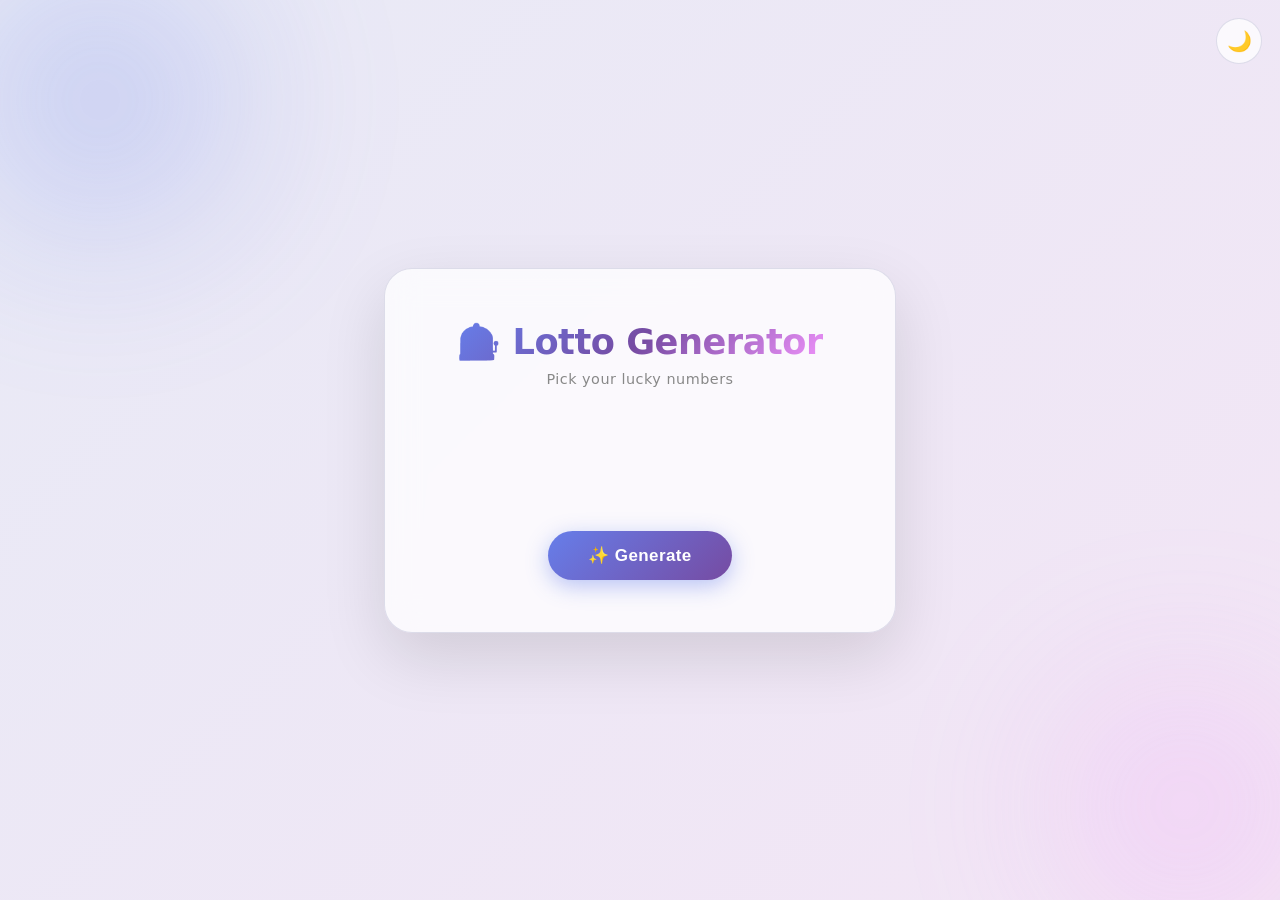
==== index.html @ a27cefa6 "Add visual enhancements: colored balls, slot-machine spin, glassmorphism card - Color-coded balls by" ====
<!DOCTYPE html>
<html lang="en">
<head>
    <meta charset="UTF-8">
    <meta name="viewport" content="width=device-width, initial-scale=1.0">
    <title>Lotto Number Generator</title>
    <link rel="stylesheet" href="style.css">
</head>
<body>
    <button id="theme-toggle">🌙</button>
    <div class="container">
        <h1>🎰 Lotto Generator</h1>
        <p class="subtitle">Pick your lucky numbers</p>
        <div class="lotto-numbers"></div>
        <button id="generator-btn">✨ Generate</button>
    </div>
    <script src="main.js"></script>
</body>
</html>
---- style.css ----
:root {
    --bg-from: #e8eaf6;
    --bg-to:   #f3e5f5;
    --card-bg: rgba(255, 255, 255, 0.75);
    --card-shadow: rgba(0, 0, 0, 0.12);
    --text: #1a1a2e;
    --subtitle: #888;
    --border: rgba(200, 200, 220, 0.6);
    --btn-shadow: rgba(102, 126, 234, 0.45);
}

body.dark {
    --bg-from: #0f0f1a;
    --bg-to:   #1a0f2e;
    --card-bg: rgba(25, 25, 50, 0.8);
    --card-shadow: rgba(0, 0, 0, 0.5);
    --text: #e8e8f0;
    --subtitle: #666;
    --border: rgba(80, 80, 120, 0.5);
    --btn-shadow: rgba(102, 126, 234, 0.6);
}

* { box-sizing: border-box; margin: 0; padding: 0; }

body {
    font-family: 'Segoe UI', system-ui, sans-serif;
    min-height: 100vh;
    display: flex;
    justify-content: center;
    align-items: center;
    background: linear-gradient(135deg, var(--bg-from), var(--bg-to));
    color: var(--text);
    transition: background 0.4s, color 0.4s;
}

/* floating orbs in background */
body::before,
body::after {
    content: '';
    position: fixed;
    border-radius: 50%;
    pointer-events: none;
    filter: blur(80px);
    opacity: 0.35;
    transition: opacity 0.4s;
}
body::before {
    width: 400px; height: 400px;
    top: -100px; left: -100px;
    background: radial-gradient(circle, #667eea, transparent 70%);
}
body::after {
    width: 350px; height: 350px;
    bottom: -80px; right: -80px;
    background: radial-gradient(circle, #f093fb, transparent 70%);
}

.container {
    position: relative;
    text-align: center;
    background: var(--card-bg);
    border: 1px solid var(--border);
    border-radius: 28px;
    padding: 52px 72px;
    backdrop-filter: blur(16px);
    -webkit-backdrop-filter: blur(16px);
    box-shadow: 0 24px 64px var(--card-shadow);
    z-index: 1;
}

h1 {
    font-size: 2.2rem;
    font-weight: 800;
    background: linear-gradient(135deg, #667eea, #764ba2, #f093fb);
    -webkit-background-clip: text;
    -webkit-text-fill-color: transparent;
    background-clip: text;
    margin-bottom: 8px;
    letter-spacing: -0.5px;
}

.subtitle {
    font-size: 0.9rem;
    color: var(--subtitle);
    margin-bottom: 40px;
    letter-spacing: 0.5px;
}

/* ── Balls ── */
.lotto-numbers {
    display: flex;
    justify-content: center;
    gap: 12px;
    margin-bottom: 36px;
    min-height: 68px;
    align-items: center;
}

.lotto-number {
    position: relative;
    width: 58px;
    height: 58px;
    border-radius: 50%;
    display: flex;
    justify-content: center;
    align-items: center;
    font-size: 19px;
    font-weight: 800;
    opacity: 0;
    box-shadow: 0 6px 18px rgba(0,0,0,0.25), inset 0 -4px 8px rgba(0,0,0,0.2);
    animation: popIn 0.55s cubic-bezier(0.175, 0.885, 0.32, 1.275) forwards;
}

/* shine highlight */
.lotto-number::after {
    content: '';
    position: absolute;
    top: 9px;
    left: 13px;
    width: 15px;
    height: 9px;
    background: rgba(255,255,255,0.55);
    border-radius: 50%;
    transform: rotate(-30deg);
    pointer-events: none;
}

/* number range colors */
.ball-yellow { background: radial-gradient(circle at 38% 32%, #ffe87c, #f9c74f 55%, #c8960c); color: #5a3e00; }
.ball-blue   { background: radial-gradient(circle at 38% 32%, #93cfff, #4895ef 55%, #1a5fb0); color: #fff; }
.ball-red    { background: radial-gradient(circle at 38% 32%, #ff9898, #e63946 55%, #9b1c27); color: #fff; }
.ball-gray   { background: radial-gradient(circle at 38% 32%, #d6d6d6, #6c757d 55%, #3a3f45); color: #fff; }
.ball-green  { background: radial-gradient(circle at 38% 32%, #96e6b8, #52b788 55%, #256940); color: #fff; }

@keyframes popIn {
    0%   { transform: scale(0) rotate(-180deg); opacity: 0; }
    65%  { transform: scale(1.2) rotate(12deg);  opacity: 1; }
    100% { transform: scale(1)   rotate(0deg);   opacity: 1; }
}

/* ── Button ── */
#generator-btn {
    padding: 14px 40px;
    font-size: 17px;
    font-weight: 700;
    cursor: pointer;
    background: linear-gradient(135deg, #667eea, #764ba2);
    color: #fff;
    border: none;
    border-radius: 50px;
    box-shadow: 0 6px 22px var(--btn-shadow);
    transition: transform 0.2s, box-shadow 0.2s, opacity 0.2s;
    letter-spacing: 0.4px;
}

#generator-btn:hover:not(:disabled) {
    transform: translateY(-3px);
    box-shadow: 0 12px 32px var(--btn-shadow);
}

#generator-btn:active:not(:disabled) {
    transform: translateY(1px);
    box-shadow: 0 3px 10px var(--btn-shadow);
}

#generator-btn:disabled {
    opacity: 0.6;
    cursor: not-allowed;
}

/* ── Theme toggle ── */
#theme-toggle {
    position: fixed;
    top: 18px;
    right: 18px;
    font-size: 20px;
    background: var(--card-bg);
    border: 1px solid var(--border);
    border-radius: 50%;
    width: 46px;
    height: 46px;
    cursor: pointer;
    backdrop-filter: blur(10px);
    -webkit-backdrop-filter: blur(10px);
    transition: transform 0.35s cubic-bezier(0.34, 1.56, 0.64, 1), background 0.3s;
    z-index: 10;
}

#theme-toggle:hover {
    transform: rotate(25deg) scale(1.12);
}
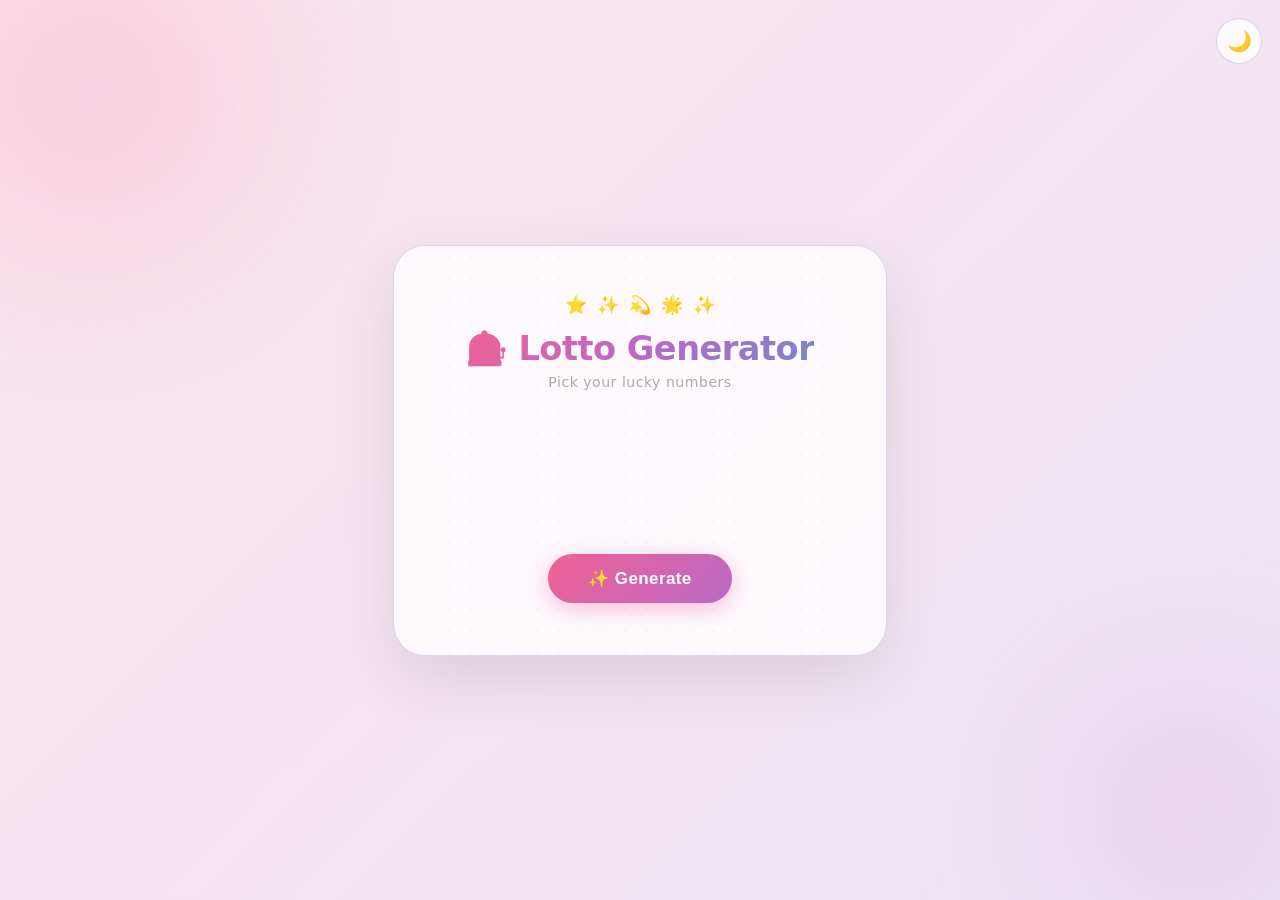
==== commit 122fb334: "Add cute visual elements: confetti burst, wiggle, lucky messages, deco stars - Emoji confetti burst " ====
--- a/index.html
+++ b/index.html
@@ -9,9 +9,13 @@
 <body>
     <button id="theme-toggle">🌙</button>
     <div class="container">
+        <div class="deco" aria-hidden="true">
+            <span>⭐</span><span>✨</span><span>💫</span><span>🌟</span><span>✨</span>
+        </div>
         <h1>🎰 Lotto Generator</h1>
         <p class="subtitle">Pick your lucky numbers</p>
         <div class="lotto-numbers"></div>
+        <p class="lucky-msg"></p>
         <button id="generator-btn">✨ Generate</button>
     </div>
     <script src="main.js"></script>
--- a/style.css
+++ b/style.css
@@ -1,23 +1,25 @@
 :root {
-    --bg-from: #e8eaf6;
-    --bg-to:   #f3e5f5;
-    --card-bg: rgba(255, 255, 255, 0.75);
-    --card-shadow: rgba(0, 0, 0, 0.12);
+    --bg-from: #fce4ec;
+    --bg-to:   #ede7f6;
+    --card-bg: rgba(255, 255, 255, 0.78);
+    --card-shadow: rgba(0, 0, 0, 0.10);
     --text: #1a1a2e;
-    --subtitle: #888;
-    --border: rgba(200, 200, 220, 0.6);
-    --btn-shadow: rgba(102, 126, 234, 0.45);
+    --subtitle: #aaa;
+    --border: rgba(210, 190, 230, 0.7);
+    --btn-shadow: rgba(240, 100, 170, 0.4);
+    --lucky-color: #c76dbe;
 }
 
 body.dark {
     --bg-from: #0f0f1a;
     --bg-to:   #1a0f2e;
-    --card-bg: rgba(25, 25, 50, 0.8);
+    --card-bg: rgba(25, 25, 50, 0.82);
     --card-shadow: rgba(0, 0, 0, 0.5);
     --text: #e8e8f0;
     --subtitle: #666;
     --border: rgba(80, 80, 120, 0.5);
-    --btn-shadow: rgba(102, 126, 234, 0.6);
+    --btn-shadow: rgba(200, 100, 220, 0.55);
+    --lucky-color: #d49ed0;
 }
 
 * { box-sizing: border-box; margin: 0; padding: 0; }
@@ -33,57 +35,107 @@
     transition: background 0.4s, color 0.4s;
 }
 
-/* floating orbs in background */
-body::before,
-body::after {
+/* ambient orbs */
+body::before, body::after {
     content: '';
     position: fixed;
     border-radius: 50%;
     pointer-events: none;
     filter: blur(80px);
-    opacity: 0.35;
-    transition: opacity 0.4s;
+    opacity: 0.4;
 }
 body::before {
-    width: 400px; height: 400px;
-    top: -100px; left: -100px;
-    background: radial-gradient(circle, #667eea, transparent 70%);
+    width: 420px; height: 420px;
+    top: -120px; left: -120px;
+    background: radial-gradient(circle, #f48fb1, transparent 70%);
 }
 body::after {
-    width: 350px; height: 350px;
-    bottom: -80px; right: -80px;
-    background: radial-gradient(circle, #f093fb, transparent 70%);
-}
-
+    width: 360px; height: 360px;
+    bottom: -90px; right: -90px;
+    background: radial-gradient(circle, #ce93d8, transparent 70%);
+}
+
+/* ── Card ── */
 .container {
     position: relative;
     text-align: center;
     background: var(--card-bg);
     border: 1px solid var(--border);
-    border-radius: 28px;
-    padding: 52px 72px;
-    backdrop-filter: blur(16px);
-    -webkit-backdrop-filter: blur(16px);
+    border-radius: 32px;
+    padding: 48px 72px 52px;
+    backdrop-filter: blur(18px);
+    -webkit-backdrop-filter: blur(18px);
     box-shadow: 0 24px 64px var(--card-shadow);
     z-index: 1;
+    overflow: hidden;
+}
+
+/* subtle polka-dot texture inside card */
+.container::before {
+    content: '';
+    position: absolute;
+    inset: 0;
+    background-image: radial-gradient(circle, rgba(180,120,220,0.08) 1.5px, transparent 1.5px);
+    background-size: 22px 22px;
+    pointer-events: none;
+}
+
+/* ── Floating deco stars ── */
+.deco {
+    display: flex;
+    justify-content: center;
+    gap: 10px;
+    margin-bottom: 14px;
+}
+.deco span {
+    font-size: 18px;
+    animation: floatStar 3s ease-in-out infinite;
+    display: inline-block;
+}
+.deco span:nth-child(1) { animation-delay: 0s; }
+.deco span:nth-child(2) { animation-delay: 0.4s; }
+.deco span:nth-child(3) { animation-delay: 0.8s; }
+.deco span:nth-child(4) { animation-delay: 1.2s; }
+.deco span:nth-child(5) { animation-delay: 1.6s; }
+
+@keyframes floatStar {
+    0%, 100% { transform: translateY(0)   scale(1);    opacity: 0.7; }
+    50%       { transform: translateY(-7px) scale(1.15); opacity: 1;   }
 }
 
 h1 {
-    font-size: 2.2rem;
+    font-size: 2.1rem;
     font-weight: 800;
-    background: linear-gradient(135deg, #667eea, #764ba2, #f093fb);
+    background: linear-gradient(135deg, #f06292, #ba68c8, #7986cb);
     -webkit-background-clip: text;
     -webkit-text-fill-color: transparent;
     background-clip: text;
-    margin-bottom: 8px;
+    margin-bottom: 6px;
     letter-spacing: -0.5px;
 }
 
 .subtitle {
-    font-size: 0.9rem;
+    font-size: 0.88rem;
     color: var(--subtitle);
-    margin-bottom: 40px;
+    margin-bottom: 36px;
     letter-spacing: 0.5px;
+}
+
+/* ── Lucky message ── */
+.lucky-msg {
+    min-height: 24px;
+    font-size: 0.92rem;
+    font-weight: 600;
+    color: var(--lucky-color);
+    margin-bottom: 20px;
+    letter-spacing: 0.3px;
+    opacity: 0;
+    transform: translateY(6px);
+    transition: opacity 0.5s ease, transform 0.5s ease;
+}
+.lucky-msg.show {
+    opacity: 1;
+    transform: translateY(0);
 }
 
 /* ── Balls ── */
@@ -91,7 +143,7 @@
     display: flex;
     justify-content: center;
     gap: 12px;
-    margin-bottom: 36px;
+    margin-bottom: 16px;
     min-height: 68px;
     align-items: center;
 }
@@ -107,22 +159,34 @@
     font-size: 19px;
     font-weight: 800;
     opacity: 0;
-    box-shadow: 0 6px 18px rgba(0,0,0,0.25), inset 0 -4px 8px rgba(0,0,0,0.2);
+    cursor: default;
+    box-shadow: 0 6px 18px rgba(0,0,0,0.22), inset 0 -4px 8px rgba(0,0,0,0.18);
     animation: popIn 0.55s cubic-bezier(0.175, 0.885, 0.32, 1.275) forwards;
 }
 
-/* shine highlight */
+/* shine */
 .lotto-number::after {
     content: '';
     position: absolute;
-    top: 9px;
-    left: 13px;
-    width: 15px;
-    height: 9px;
+    top: 9px; left: 13px;
+    width: 15px; height: 9px;
     background: rgba(255,255,255,0.55);
     border-radius: 50%;
     transform: rotate(-30deg);
     pointer-events: none;
+}
+
+/* wiggle on hover (after reveal) */
+.lotto-number.revealed:hover {
+    animation: wiggle 0.45s cubic-bezier(0.36, 0.07, 0.19, 0.97) both;
+}
+
+@keyframes wiggle {
+    0%, 100% { transform: rotate(0deg)  scale(1);    }
+    20%       { transform: rotate(-10deg) scale(1.08); }
+    40%       { transform: rotate(10deg)  scale(1.08); }
+    60%       { transform: rotate(-6deg)  scale(1.04); }
+    80%       { transform: rotate(6deg)   scale(1.04); }
 }
 
 /* number range colors */
@@ -144,22 +208,22 @@
     font-size: 17px;
     font-weight: 700;
     cursor: pointer;
-    background: linear-gradient(135deg, #667eea, #764ba2);
+    background: linear-gradient(135deg, #f06292, #ba68c8);
     color: #fff;
     border: none;
     border-radius: 50px;
     box-shadow: 0 6px 22px var(--btn-shadow);
-    transition: transform 0.2s, box-shadow 0.2s, opacity 0.2s;
+    transition: transform 0.18s cubic-bezier(0.34, 1.56, 0.64, 1), box-shadow 0.18s;
     letter-spacing: 0.4px;
 }
 
 #generator-btn:hover:not(:disabled) {
-    transform: translateY(-3px);
+    transform: scale(1.06) translateY(-2px);
     box-shadow: 0 12px 32px var(--btn-shadow);
 }
 
 #generator-btn:active:not(:disabled) {
-    transform: translateY(1px);
+    transform: scale(0.96);
     box-shadow: 0 3px 10px var(--btn-shadow);
 }
 
@@ -168,17 +232,30 @@
     cursor: not-allowed;
 }
 
+/* ── Confetti ── */
+.confetti-piece {
+    position: fixed;
+    pointer-events: none;
+    z-index: 9999;
+    user-select: none;
+    transform: translate(-50%, -50%);
+    animation: confettiBurst ease-out forwards;
+}
+
+@keyframes confettiBurst {
+    0%   { transform: translate(-50%, -50%) scale(0.6) rotate(0deg);   opacity: 1; }
+    100% { transform: translate(calc(-50% + var(--dx)), calc(-50% + var(--dy))) scale(0.1) rotate(540deg); opacity: 0; }
+}
+
 /* ── Theme toggle ── */
 #theme-toggle {
     position: fixed;
-    top: 18px;
-    right: 18px;
+    top: 18px; right: 18px;
     font-size: 20px;
     background: var(--card-bg);
     border: 1px solid var(--border);
     border-radius: 50%;
-    width: 46px;
-    height: 46px;
+    width: 46px; height: 46px;
     cursor: pointer;
     backdrop-filter: blur(10px);
     -webkit-backdrop-filter: blur(10px);
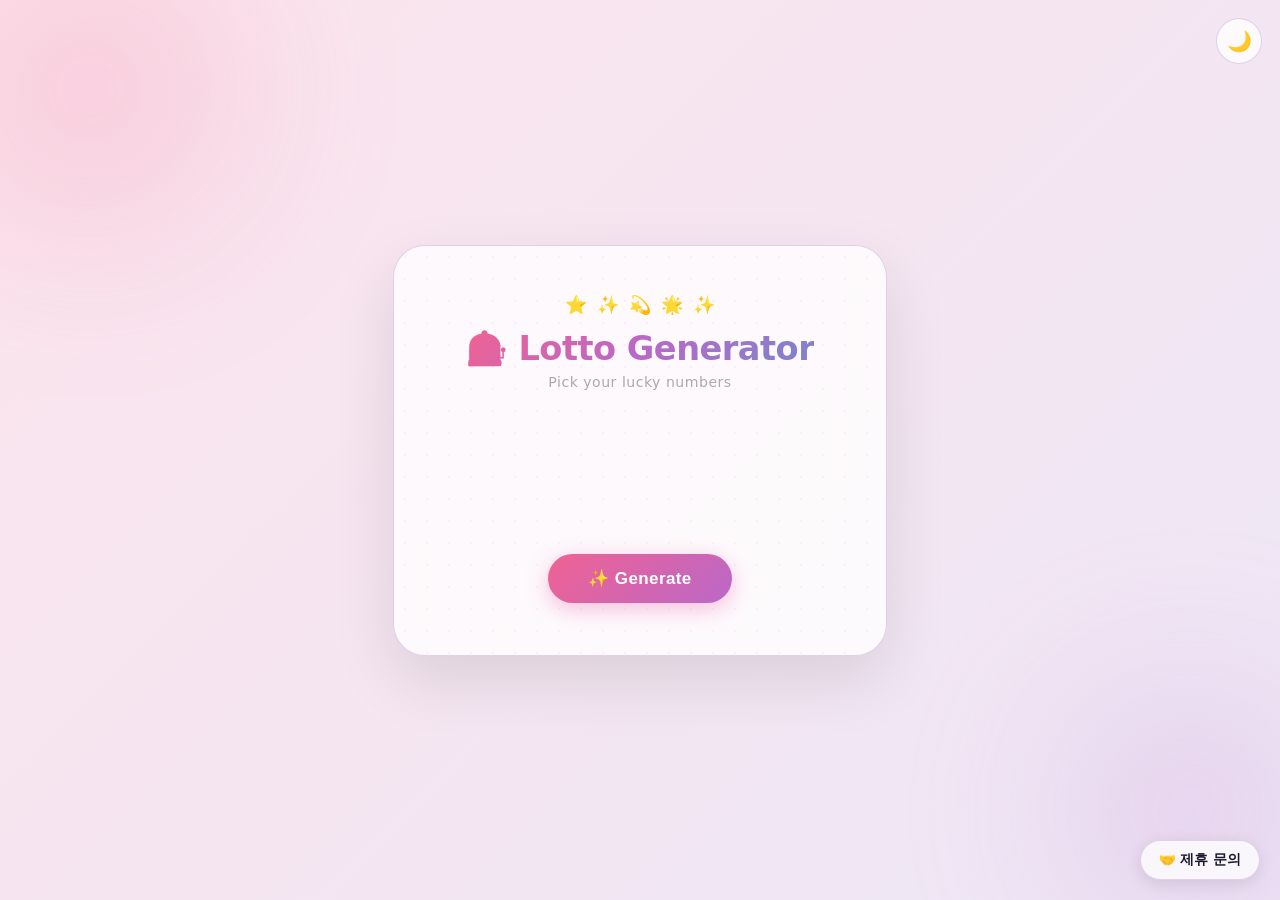
==== commit aef58559: "Add partnership inquiry form using Formspree - New contact.html with company/name/email/phone/type/m" ====
--- a/index.html
+++ b/index.html
@@ -18,6 +18,7 @@
         <p class="lucky-msg"></p>
         <button id="generator-btn">✨ Generate</button>
     </div>
+    <a href="contact.html" id="contact-link">🤝 제휴 문의</a>
     <script src="main.js"></script>
 </body>
 </html>
--- a/style.css
+++ b/style.css
@@ -247,6 +247,30 @@
     100% { transform: translate(calc(-50% + var(--dx)), calc(-50% + var(--dy))) scale(0.1) rotate(540deg); opacity: 0; }
 }
 
+/* ── Contact link ── */
+#contact-link {
+    position: fixed;
+    bottom: 20px;
+    right: 20px;
+    padding: 10px 18px;
+    font-size: 0.85rem;
+    font-weight: 700;
+    background: var(--card-bg);
+    border: 1px solid var(--border);
+    border-radius: 50px;
+    color: var(--text);
+    text-decoration: none;
+    backdrop-filter: blur(10px);
+    -webkit-backdrop-filter: blur(10px);
+    box-shadow: 0 4px 16px var(--card-shadow);
+    transition: transform 0.2s cubic-bezier(0.34, 1.56, 0.64, 1), box-shadow 0.2s;
+    z-index: 10;
+}
+#contact-link:hover {
+    transform: translateY(-3px) scale(1.04);
+    box-shadow: 0 8px 24px var(--card-shadow);
+}
+
 /* ── Theme toggle ── */
 #theme-toggle {
     position: fixed;
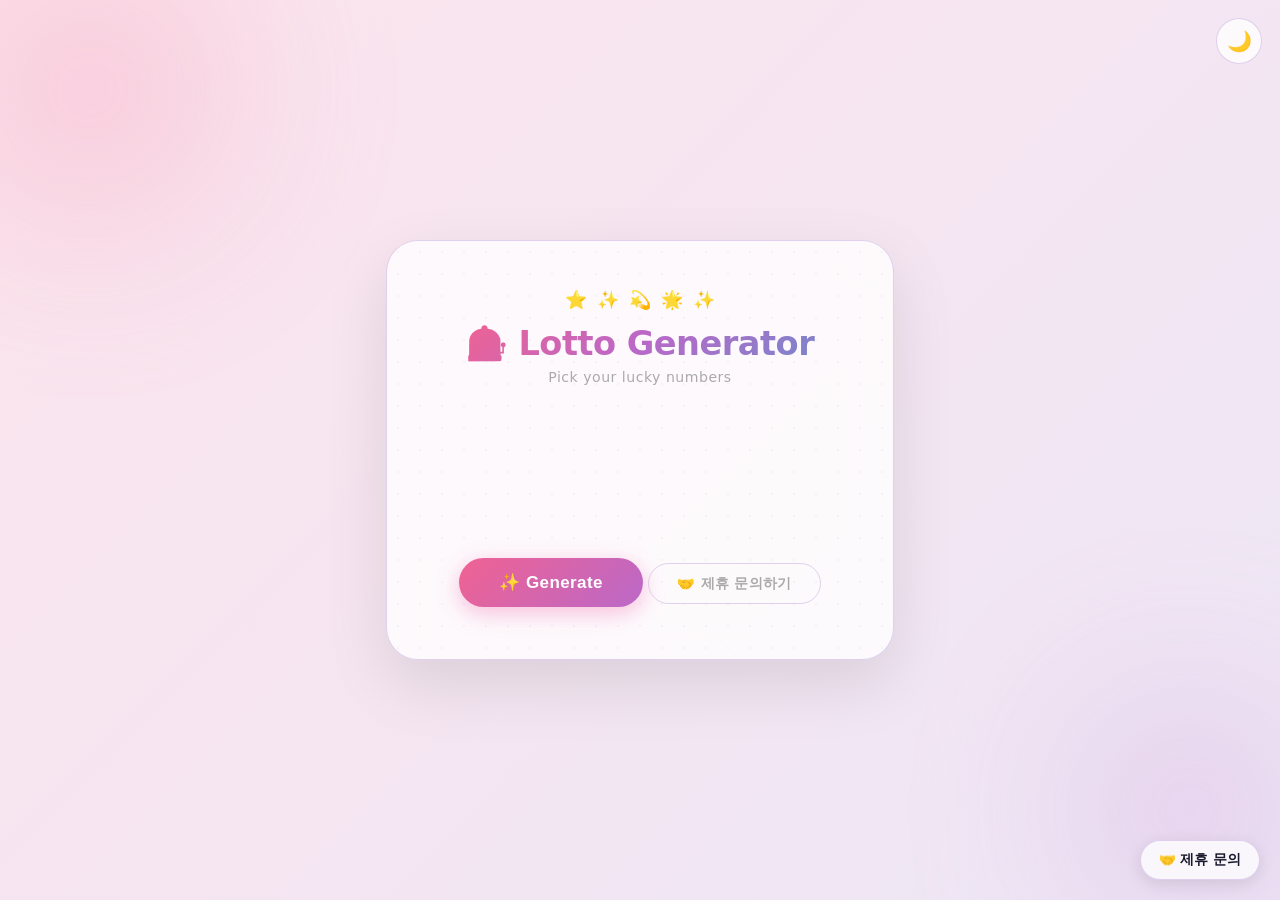
==== commit f51cd40d: "Add inquiry button inside main card linking to contact form Co-Authored-By: Claude Sonnet 4.6 <norep" ====
--- a/index.html
+++ b/index.html
@@ -17,6 +17,7 @@
         <div class="lotto-numbers"></div>
         <p class="lucky-msg"></p>
         <button id="generator-btn">✨ Generate</button>
+        <a href="contact.html" id="inquiry-btn">🤝 제휴 문의하기</a>
     </div>
     <a href="contact.html" id="contact-link">🤝 제휴 문의</a>
     <script src="main.js"></script>
--- a/style.css
+++ b/style.css
@@ -245,6 +245,27 @@
 @keyframes confettiBurst {
     0%   { transform: translate(-50%, -50%) scale(0.6) rotate(0deg);   opacity: 1; }
     100% { transform: translate(calc(-50% + var(--dx)), calc(-50% + var(--dy))) scale(0.1) rotate(540deg); opacity: 0; }
+}
+
+/* ── Inquiry button (inside card) ── */
+#inquiry-btn {
+    display: inline-block;
+    margin-top: 14px;
+    padding: 10px 28px;
+    font-size: 0.88rem;
+    font-weight: 700;
+    background: transparent;
+    border: 1.5px solid var(--border);
+    border-radius: 50px;
+    color: var(--subtitle);
+    text-decoration: none;
+    transition: border-color 0.2s, color 0.2s, transform 0.18s cubic-bezier(0.34, 1.56, 0.64, 1);
+    letter-spacing: 0.3px;
+}
+#inquiry-btn:hover {
+    border-color: #ba68c8;
+    color: #ba68c8;
+    transform: translateY(-2px) scale(1.04);
 }
 
 /* ── Contact link ── */
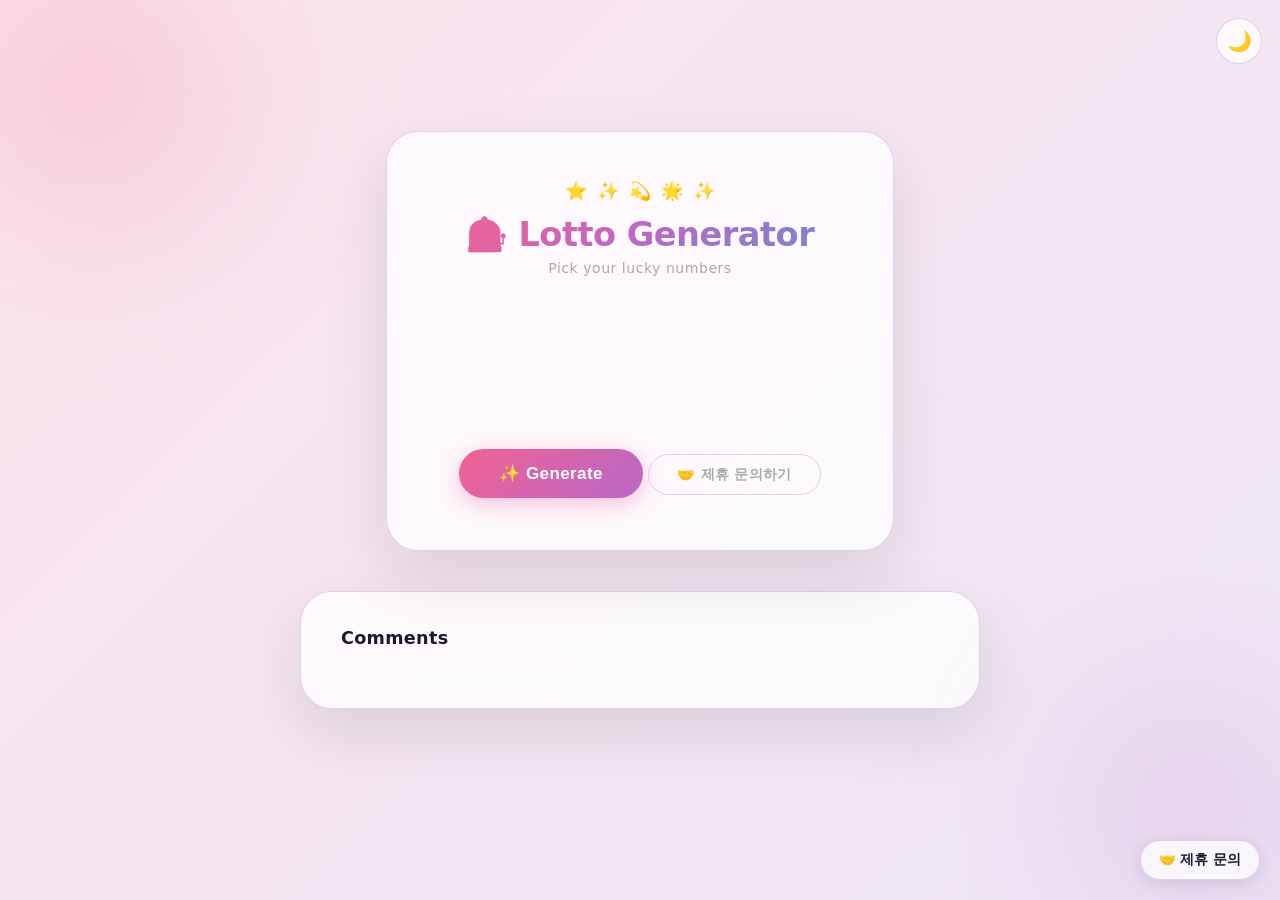
==== commit c6036e85: "Add Disqus comment section below main card Co-Authored-By: Claude Sonnet 4.6 <noreply@anthropic.com>" ====
--- a/index.html
+++ b/index.html
@@ -20,6 +20,25 @@
         <a href="contact.html" id="inquiry-btn">🤝 제휴 문의하기</a>
     </div>
     <a href="contact.html" id="contact-link">🤝 제휴 문의</a>
+
+    <div id="comments-section">
+        <h2>Comments</h2>
+        <div id="disqus_thread"></div>
+        <script>
+            var disqus_config = function () {
+                this.page.url = 'https://sallyjun08.github.io/capstone_2026/';
+                this.page.identifier = 'lotto-generator-main';
+            };
+            (function() {
+                var d = document, s = d.createElement('script');
+                s.src = 'https://lottonum-1.disqus.com/embed.js';
+                s.setAttribute('data-timestamp', +new Date());
+                (d.head || d.body).appendChild(s);
+            })();
+        </script>
+        <noscript>Please enable JavaScript to view the <a href="https://disqus.com/?ref_noscript">comments powered by Disqus.</a></noscript>
+    </div>
+
     <script src="main.js"></script>
 </body>
 </html>
--- a/style.css
+++ b/style.css
@@ -28,11 +28,13 @@
     font-family: 'Segoe UI', system-ui, sans-serif;
     min-height: 100vh;
     display: flex;
+    flex-direction: column;
     justify-content: center;
     align-items: center;
     background: linear-gradient(135deg, var(--bg-from), var(--bg-to));
     color: var(--text);
     transition: background 0.4s, color 0.4s;
+    padding: 60px 20px;
 }
 
 /* ambient orbs */
@@ -292,6 +294,28 @@
     box-shadow: 0 8px 24px var(--card-shadow);
 }
 
+/* ── Comments section ── */
+#comments-section {
+    width: 100%;
+    max-width: 680px;
+    margin: 40px auto 60px;
+    padding: 36px 40px;
+    background: var(--card-bg);
+    border: 1px solid var(--border);
+    border-radius: 32px;
+    backdrop-filter: blur(18px);
+    -webkit-backdrop-filter: blur(18px);
+    box-shadow: 0 24px 64px var(--card-shadow);
+}
+
+#comments-section h2 {
+    font-size: 1.1rem;
+    font-weight: 700;
+    color: var(--text);
+    margin-bottom: 24px;
+    letter-spacing: 0.3px;
+}
+
 /* ── Theme toggle ── */
 #theme-toggle {
     position: fixed;
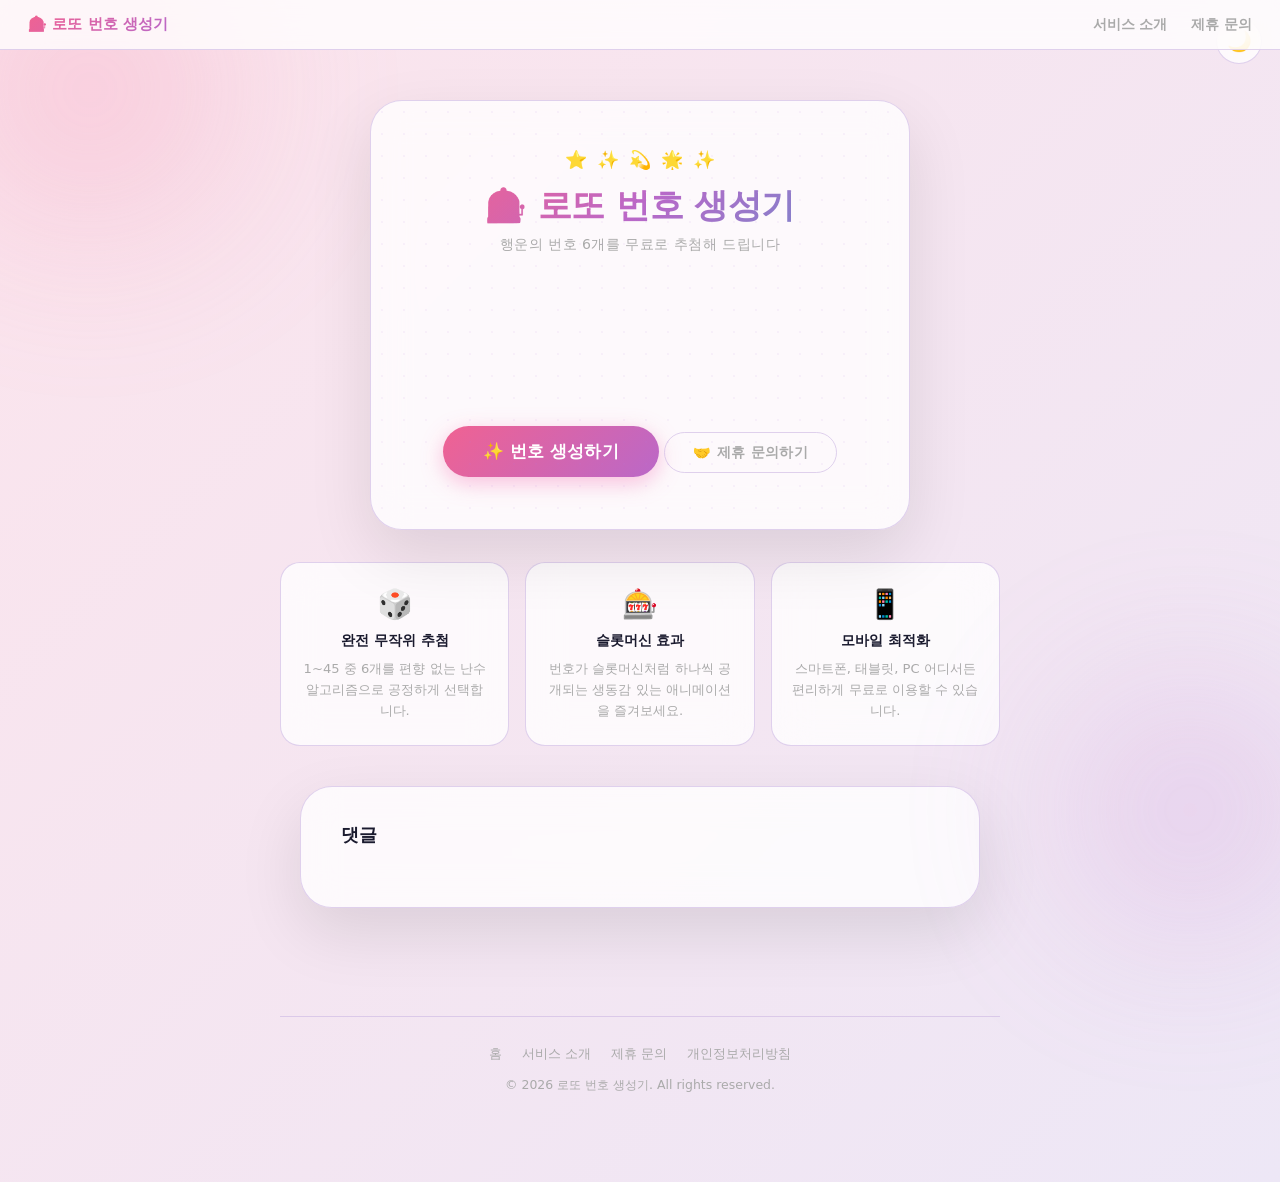
==== commit e9a1c654: "Optimize site for AdSense approval: add nav, footer, about/privacy pages, Korean content - Add About" ====
--- a/index.html
+++ b/index.html
@@ -1,28 +1,58 @@
 <!DOCTYPE html>
-<html lang="en">
+<html lang="ko">
 <head>
     <meta charset="UTF-8">
     <meta name="viewport" content="width=device-width, initial-scale=1.0">
-    <title>Lotto Number Generator</title>
+    <title>로또 번호 생성기 - 무료 행운의 번호 추첨</title>
+    <meta name="description" content="매주 로또 당첨을 꿈꾸시나요? 무작위 알고리즘으로 행운의 번호 6개를 무료로 추천해 드립니다.">
+    <meta name="keywords" content="로또, 로또번호생성기, 로또번호추천, 행운의번호, 무료로또">
+    <meta name="google-adsense-account" content="ca-pub-5561336427069095">
     <link rel="stylesheet" href="style.css">
+    <script async src="https://pagead2.googlesyndication.com/pagead/js/adsbygoogle.js?client=ca-pub-5561336427069095"
+     crossorigin="anonymous"></script>
 </head>
 <body>
     <button id="theme-toggle">🌙</button>
+    <nav class="site-nav">
+        <a href="index.html" class="nav-logo">🎰 로또 번호 생성기</a>
+        <div class="nav-links">
+            <a href="about.html">서비스 소개</a>
+            <a href="contact.html">제휴 문의</a>
+        </div>
+    </nav>
+
     <div class="container">
         <div class="deco" aria-hidden="true">
             <span>⭐</span><span>✨</span><span>💫</span><span>🌟</span><span>✨</span>
         </div>
-        <h1>🎰 Lotto Generator</h1>
-        <p class="subtitle">Pick your lucky numbers</p>
+        <h1>🎰 로또 번호 생성기</h1>
+        <p class="subtitle">행운의 번호 6개를 무료로 추첨해 드립니다</p>
         <div class="lotto-numbers"></div>
         <p class="lucky-msg"></p>
-        <button id="generator-btn">✨ Generate</button>
+        <button id="generator-btn">✨ 번호 생성하기</button>
         <a href="contact.html" id="inquiry-btn">🤝 제휴 문의하기</a>
     </div>
-    <a href="contact.html" id="contact-link">🤝 제휴 문의</a>
+
+    <div id="info-section">
+        <div class="info-card">
+            <div class="info-icon">🎲</div>
+            <h3>완전 무작위 추첨</h3>
+            <p>1~45 중 6개를 편향 없는 난수 알고리즘으로 공정하게 선택합니다.</p>
+        </div>
+        <div class="info-card">
+            <div class="info-icon">🎰</div>
+            <h3>슬롯머신 효과</h3>
+            <p>번호가 슬롯머신처럼 하나씩 공개되는 생동감 있는 애니메이션을 즐겨보세요.</p>
+        </div>
+        <div class="info-card">
+            <div class="info-icon">📱</div>
+            <h3>모바일 최적화</h3>
+            <p>스마트폰, 태블릿, PC 어디서든 편리하게 무료로 이용할 수 있습니다.</p>
+        </div>
+    </div>
 
     <div id="comments-section">
-        <h2>Comments</h2>
+        <h2>댓글</h2>
         <div id="disqus_thread"></div>
         <script>
             var disqus_config = function () {
@@ -39,6 +69,16 @@
         <noscript>Please enable JavaScript to view the <a href="https://disqus.com/?ref_noscript">comments powered by Disqus.</a></noscript>
     </div>
 
+    <footer class="site-footer">
+        <div class="footer-links">
+            <a href="index.html">홈</a>
+            <a href="about.html">서비스 소개</a>
+            <a href="contact.html">제휴 문의</a>
+            <a href="privacy.html">개인정보처리방침</a>
+        </div>
+        <p class="footer-copy">© 2026 로또 번호 생성기. All rights reserved.</p>
+    </footer>
+
     <script src="main.js"></script>
 </body>
 </html>
--- a/style.css
+++ b/style.css
@@ -34,7 +34,7 @@
     background: linear-gradient(135deg, var(--bg-from), var(--bg-to));
     color: var(--text);
     transition: background 0.4s, color 0.4s;
-    padding: 60px 20px;
+    padding: 100px 20px 60px;
 }
 
 /* ambient orbs */
@@ -249,6 +249,105 @@
     100% { transform: translate(calc(-50% + var(--dx)), calc(-50% + var(--dy))) scale(0.1) rotate(540deg); opacity: 0; }
 }
 
+/* ── Navigation ── */
+.site-nav {
+    position: fixed;
+    top: 0; left: 0; right: 0;
+    z-index: 100;
+    display: flex;
+    justify-content: space-between;
+    align-items: center;
+    padding: 14px 28px;
+    background: var(--card-bg);
+    border-bottom: 1px solid var(--border);
+    backdrop-filter: blur(18px);
+    -webkit-backdrop-filter: blur(18px);
+}
+.nav-logo {
+    font-size: 0.95rem;
+    font-weight: 800;
+    text-decoration: none;
+    background: linear-gradient(135deg, #f06292, #ba68c8);
+    -webkit-background-clip: text;
+    -webkit-text-fill-color: transparent;
+    background-clip: text;
+}
+.nav-links {
+    display: flex;
+    gap: 24px;
+}
+.nav-links a {
+    font-size: 0.85rem;
+    font-weight: 600;
+    color: var(--subtitle);
+    text-decoration: none;
+    transition: color 0.2s;
+}
+.nav-links a:hover { color: var(--text); }
+
+/* ── Info cards ── */
+#info-section {
+    display: flex;
+    gap: 16px;
+    max-width: 720px;
+    width: 100%;
+    margin: 32px auto 0;
+    flex-wrap: wrap;
+    justify-content: center;
+}
+.info-card {
+    flex: 1;
+    min-width: 180px;
+    background: var(--card-bg);
+    border: 1px solid var(--border);
+    border-radius: 20px;
+    padding: 24px 20px;
+    text-align: center;
+    backdrop-filter: blur(18px);
+    -webkit-backdrop-filter: blur(18px);
+}
+.info-icon { font-size: 1.8rem; margin-bottom: 10px; }
+.info-card h3 {
+    font-size: 0.88rem;
+    font-weight: 700;
+    color: var(--text);
+    margin-bottom: 8px;
+}
+.info-card p {
+    font-size: 0.82rem;
+    color: var(--subtitle);
+    line-height: 1.6;
+    margin: 0;
+}
+
+/* ── Footer ── */
+.site-footer {
+    width: 100%;
+    max-width: 720px;
+    margin: 48px auto 0;
+    padding: 28px 20px;
+    border-top: 1px solid var(--border);
+    text-align: center;
+}
+.footer-links {
+    display: flex;
+    justify-content: center;
+    flex-wrap: wrap;
+    gap: 20px;
+    margin-bottom: 14px;
+}
+.footer-links a {
+    font-size: 0.82rem;
+    color: var(--subtitle);
+    text-decoration: none;
+    transition: color 0.2s;
+}
+.footer-links a:hover { color: var(--text); }
+.footer-copy {
+    font-size: 0.78rem;
+    color: var(--subtitle);
+}
+
 /* ── Inquiry button (inside card) ── */
 #inquiry-btn {
     display: inline-block;
